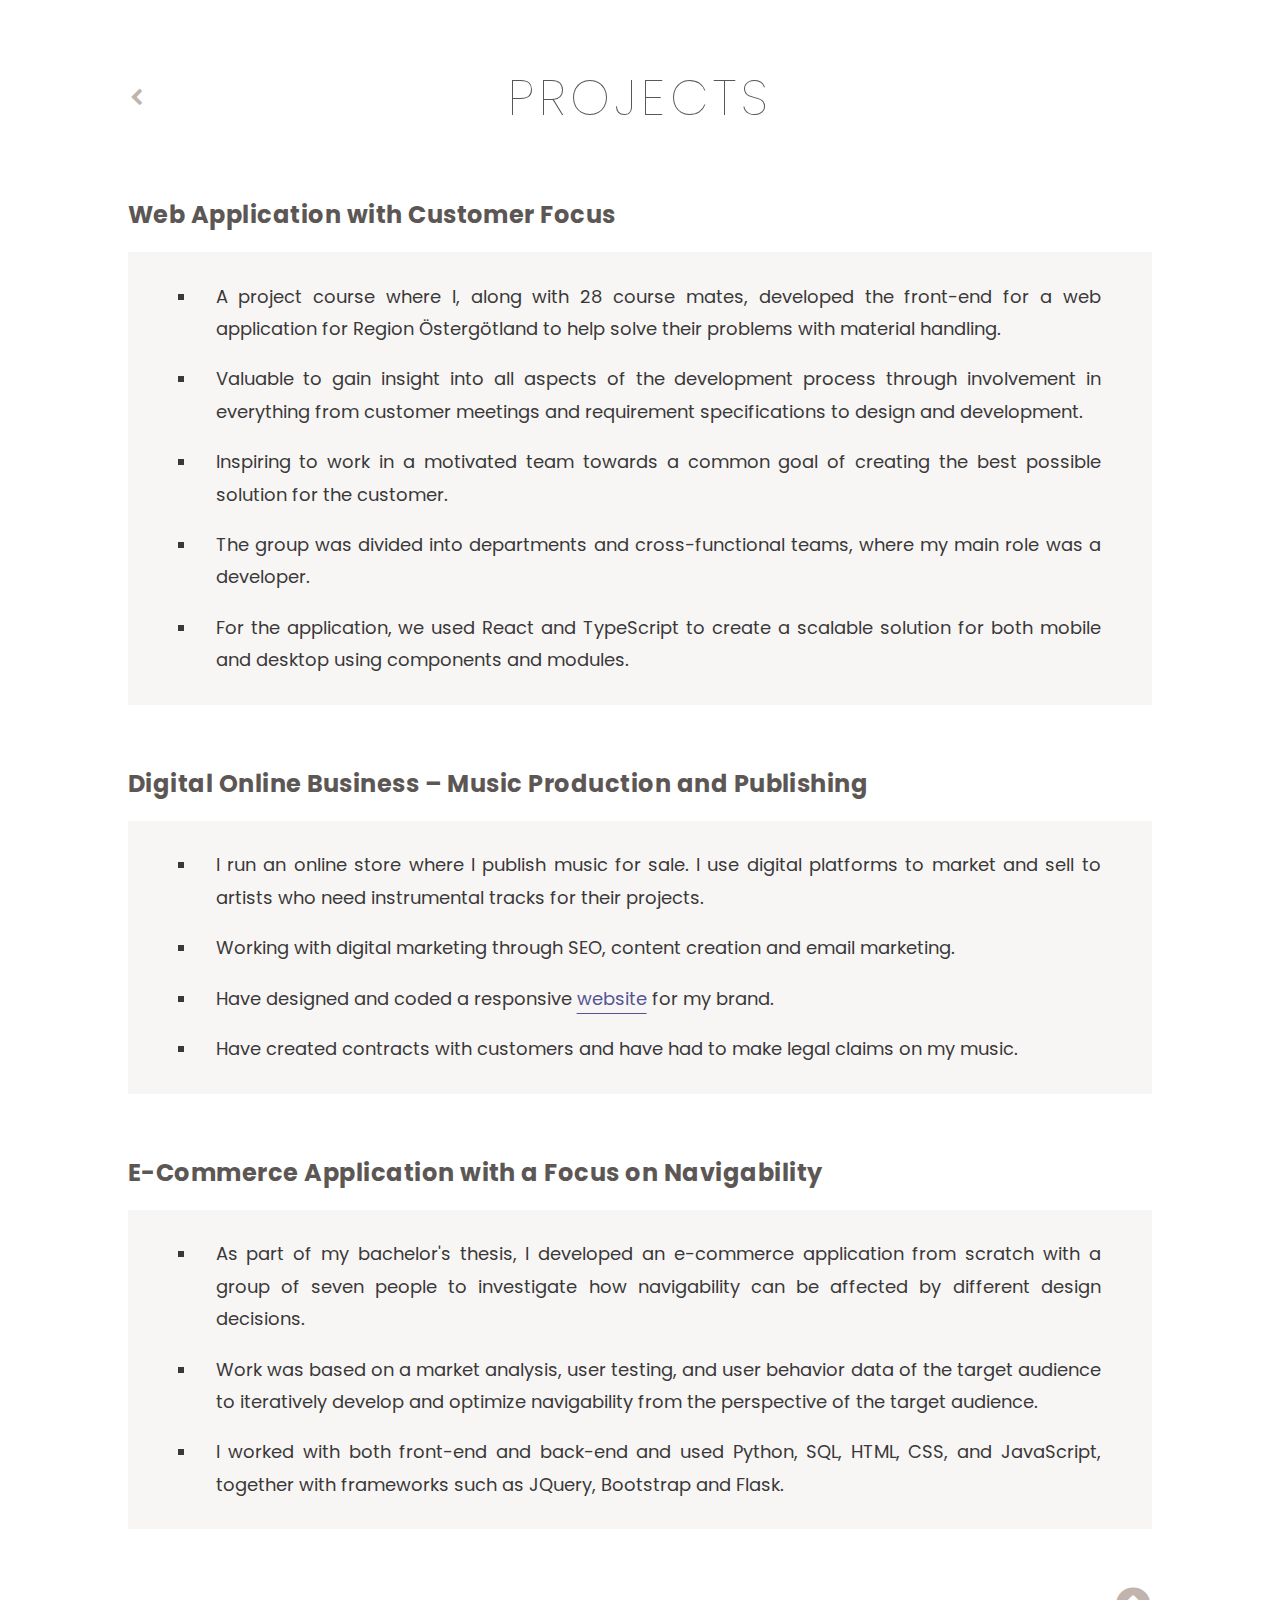
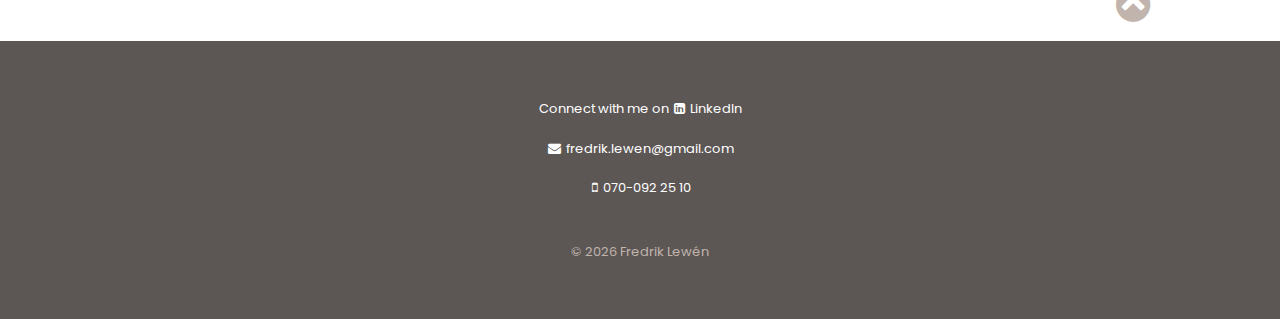
==== projects.html @ 08462e17 "Add files via upload" ====
<!DOCTYPE html>
<html lang="en">

    <head>
        <meta charset="UTF-8">
        <meta http-equiv="X-UA-Compatible" content="IE=edge">
        <meta name="viewport" content="width=device-width, initial-scale=1.0">
        <title>Projects | Fredrik Lewén</title>
        <link rel="stylesheet" href="./style.css">
        <!-- Poppins Font -->
        <link rel="preconnect" href="https://fonts.googleapis.com">
        <link rel="preconnect" href="https://fonts.gstatic.com" crossorigin>
        <link href="https://fonts.googleapis.com/css2?family=Poppins:ital,wght@0,100;0,400;0,700;1,400&display=swap"
            rel="stylesheet">
        <!-- Font Awesome Icons -->
        <link rel="stylesheet" href="https://cdnjs.cloudflare.com/ajax/libs/font-awesome/4.7.0/css/font-awesome.min.css">
        <!-- JS File -->
        <script src="functions.js"></script>
    </head>

<body>
    <!-- <nav> -->
        <!-- <a href="./index.html">Home</a>
        <a href="./resume.html">Resume</a> -->
        <!-- <a href="./about-me.html">About me</a> -->
        <!-- <a href="./projects.html">Projects</a> -->
    <!-- </nav> -->

    <div class="center-div" id="projects-div">
        <a id="projects-back" class="back-btn"><i class="fa fa-chevron-left"></i></a>

        <h1>Projects</h1>

        <h2>Web Application with Customer Focus</h2>
        <div class="text-div">
            <ul>
                <li>
                    A project course where I, along with 28 course mates, developed the front-end for a web application
                    for Region Östergötland to help solve their problems with material handling.
                </li>
                <li>
                    Valuable to gain insight into all aspects of the development process through involvement in
                    everything from customer meetings and requirement specifications to design and development.
                </li>
                <li>
                    Inspiring to work in a motivated team towards a common goal of creating the best possible solution
                    for the customer.
                </li>
                <li>
                    The group was divided into departments and cross-functional teams, where my main role was a
                    developer.
                </li>
                <li>
                    For the application, we used React and TypeScript to create a scalable solution for both mobile and
                    desktop
                    using components and modules.
                </li>
            </ul>


        </div>


        <h2>Digital Online Business – Music Production and Publishing</h2>
        <div class="text-div">

            <ul>
                <li>I run an online store where I publish music for sale. I use digital platforms to market and sell to
                    artists who need instrumental tracks for their projects.</li>
                <li>Working with digital marketing through SEO, content creation and email marketing.</li>
                <li>Have designed and coded a responsive <a href="https://freobeats.com/" target="_blank">website</a> for my brand.</li>
                <li>Have created contracts with customers and have had to make legal claims on my music.</li>
            </ul>
        </div>

        <h2>E-Commerce Application with a Focus on Navigability</h2>
        <div class="text-div">

            <ul>
                <li>As part of my bachelor's thesis, I developed an e-commerce application from scratch with a group of
                    seven people to investigate how navigability can be affected by different design decisions.</li>
                <li>Work was based on a market analysis, user testing, and user behavior data of the target audience to
                    iteratively develop and optimize navigability from the perspective of the target audience.</li>
                <li>I worked with both front-end and back-end and used Python, SQL, HTML, CSS, and JavaScript, together
                    with frameworks such as JQuery, Bootstrap and Flask.</li>
            </ul>
        </div>

        <!-- <h2>E-commerce application</h2>
        <div class="text-div">
            <p>
                As a part of my bachelor thesis, I developed a dynamic e-commerce web application
                together with six classmates. This was a large project spanning over five months and
                it included many steps, from doing a market analysis to designing and developing the
                website from scratch, based on the results from the analysis. We used Python and SQL
                for the back-end, and HTML, JavaScript, and CSS for the font-end development.
            </p>
            <p>
                This project opened my eyes for web development and made me interested in learning
                more. I'm currently studying web development to gain deeper understanding in the
                technologies and tools to create more professional web applications on my own.
            </p>
        </div>

        <h2>Music business</h2>
        <div class="flex">
            <div>
                <img src="./images/fredrik_studio.jpg" alt="Fredrik making music in the studio">
            </div>
            <div class="text-div">
                <p>
                    After producing music for many years and releasing several tracks independently,
                    I wanted to try building a side business around it. I signed with a label to
                    release production music (for use in TV, film, and commercials) through Universal
                    and started running an online store, where I consistently publish new music for
                    sale. I use digital platforms to market and receive purchases from artists who
                    need instrumentals to rap or sing over.
                </p>
                <p>
                    This hobby business has given me lots of new skills and tools related to digital
                    business and internet marketing. I have designed and coded a responsive
                    <a href="https://www.freobeats.com/" target="_blank">website</a>
                    for my business, started an email list, worked with SEO (search engine optimization),
                    and created video content to gain exposure on social platforms. I recently managed
                    to get my music played on British top TV channel BBC One, which is a nice
                    acknowledgement of the effort and consistency put into it.
                </p>
            </div>
        </div> -->

        <p class="scroll-up"><i class="fa fa-chevron-circle-up"></i></p>
    </div>

    <footer>
        <p>
            Connect with me on
            <a href="https://www.linkedin.com/in/fredrik-lewen/" target="_blank"><i class="fa fa-linkedin-square"></i> 
                LinkedIn</a>
        </p>
        <p><a href="mailto:fredrik.lewen@gmail.com"><i class="fa fa-envelope"></i>
                fredrik.lewen@gmail.com</a></p>
        <p><a href="tel:070-092 25 10"><i class="fa fa-mobile"></i>
                070-092 25 10</a></p>

        <p id="copyright"> &copy;
            <script> document.write(new Date().getFullYear());</script> Fredrik Lewén
        </p>
    </footer>
</body>

</html>
---- style.css ----
:root {
    --main-bg: #c0b4ac;
    --light-bg: #f8f6f5;
    --primary: #5c5755;
    --secondary: #757373;
    --accent-bright: rgb(84, 84, 148);
    --accent-dark: rgb(44, 44, 70);
    --text: #3a3939;
}

html {
    box-sizing: border-box;
    font-family: 'Poppins', sans-serif;
}

*, *::after, *::before {
    box-sizing: border-box;
}

body {
    margin: 0;
}


/* NAVBAR */

nav {
    /* background: linear-gradient(45deg, rgb(37, 37, 114), rgb(87, 28, 87)); */
    background-color: var(--primary);
    display: grid;
    grid-template-rows: 20px;
    grid-template-columns: 1fr 1fr;
    text-align: center;
    height: 70px;
}

nav a {
    color: white;
    text-decoration: none;
    text-transform: uppercase;
    margin: 20px auto;
    font-size: large;
    /* font-weight: 100; */
    letter-spacing: 0.2em;
    transition: transform 300ms;
}

nav a:hover {
    /* font-weight: bold; */
    text-decoration: none;

    /* text-underline-offset: 8px;
    text-decoration-thickness: 2px; */

    transform: translate(0, 0.2em);
}



/* #nav-toggle {
    display: none;
}

nav a {
    display: inline-block;
    text-align: center;
    padding: 14px 10px;
    text-decoration: none;
} 

@media (max-width: 600px) {
    nav a {
        display: none;
    }

    #nav-toggle {
        display: inline-block;
    }
}

#nav-menu {
    display: none;
    position: absolute;
    background-color: #f1f1f1;
    box-shadow: 0px 8px 16px 0px rgba(0,0,0,0.2);
    z-index: 1;
}

nav a {
    display: inline-block;
    text-align: center;
    padding: 14px 10px;
    text-decoration: none;
}

@media (max-width: 600px) {
    nav a:not(#nav-toggle) {
        display: none;
    }

    #nav-toggle {
        display: inline-block;
    }
} */



/* TEXT */

h1 {
    font-size: 50px;
    font-weight: 100;
    letter-spacing: 0.1em;
    text-align: center;
    color: var(--primary);
    margin: 60px auto 0;
    text-transform: uppercase;
    /* font-style: italic; */
}
#hi {
    font-size: 70px;
    text-transform: none;
    text-align: left;
    font-weight: bold;
    letter-spacing: 0;
    margin: 0 auto;
}

/* hr {
    width: 200px;
    height: 1.5px;
    background-color: var(--main-bg);
    border: none;
    margin: 0 auto 30px;
} */

h2 {
    /* font-size: 50px;
    font-weight: 100;
    margin: 50px 0 30px;
    text-align: center;  */
    font-size: x-large;
    font-weight: bold;
    color: var(--primary);
    letter-spacing: 0.02em;
    margin-top: 6%;
}

h3 {
    font-size: 16px;
    font-weight: bold;
    color: var(--primary);
    letter-spacing: 0.02em;
    margin-bottom: 0;
}

b {
    color: var(--secondary);
}

.text-div b {
    color: var(--main-bg);
    font-size: small;
}

p {
    font-size: large;
    line-height: 1.8em;
    color: var(--text);
}

ul {
    list-style-type: square; 
    color: var(--text);
    padding: 0;
    font-size: large;
}
li {
    margin: 1em;
    margin-right: 0;
    padding-left: 2%;
    line-height: 1.8em;
}

.sub-h1 {
    color: var(--secondary);
    font-size: 20px;
    letter-spacing: 0.1em;
}

#dl-pdf {
    /* text-align: center; */
    font-size: small;
    margin-top: 1em;

    position: absolute;
    top: 70px;
    right: 10%;
}
#dl-pdf i {
    margin: 0.5em;
}
#dl-pdf a {
    color: var(--accent-bright);
    text-decoration: none;
    text-transform: uppercase;
    letter-spacing: 0.2em;
    transition: all 300ms;
}
#dl-pdf a:hover {
    /* font-weight: bold; */
    text-decoration: none;
    color: var(--accent-dark);
    /* text-underline-offset: 8px;
    text-decoration-thickness: 2px; */

    transform: translate(0, 0.2em);
    transition: all 300ms;

}



/* DIVS */

.center-div {
    width: 80%;
    margin: 0 auto;
}
.split-div {
    display: flex;
    /* grid-template-rows: 1fr 1fr; */
    /* grid-template-columns: 1fr 1fr; */
    grid-template-columns: repeat(2, 1fr);

    grid-gap: 2em; 
    /* grid-row: 1 / 2; */
}
.split-div:nth-child(2) {
    /* grid-row: 1 / 2; */

    grid-area: 2 / 4 / 4 / 6;

    grid-row-start: 1;
    grid-column-start: 2;
    grid-row-end: 2;
    grid-column-end: 2;
}


.text-div {
    text-align: justify;
    background-color: var(--light-bg);
    /* padding: 0.5em 2em; */
    padding: 1% 5%;
    margin-bottom: 30px;
}

#home-div {
    display: flex;
    flex-direction: row;
    justify-content: center;
    flex-wrap: wrap;
    width: 100%;
    min-height: calc(100vh - 70px);
    padding: 0 8%;
    background-color: var(--light-bg);
}
#image-div {
    width: 35%;
    min-width: 300px;
    margin: auto;
    justify-content: center;
    /* background-color: var(--main-bg); */
}
#image-div img {
    width: 100%;
    height: 100%;
    margin: auto;
    object-fit: cover;
    overflow: hidden;
    border-radius: 50%;
    /* border: 5px solid var(--secondary);
    padding: 4px; */
}
#welcome-div {
    width: 65%;
    /* min-width: 500px; */
    margin: auto;
    padding-left: 80px;
    text-align: left;
}

#home-div-2 {
    width: 800px;
    margin: 40px auto 0;
    /* padding: 5% 16%; */
    min-height: 400px;
    text-align: justify;
}
@media (max-width: 880px) {
    #home-div-2 {
        width: 90%;
    }
}
#welcome-text {
    margin: 0 auto;
}
#scroll-down {
    position: absolute;
    font-size: large;
    color: var(--main-bg);
    top: calc(100vh - 100px);
    cursor: pointer;
}
#scroll-down :hover{
    transition: 200ms;
    background-color: var(--main-bg);
    color: var(--light-bg);
    border-radius: 50px;
    padding: 4px;
}

.scroll-up {
    font-size: 40px;
    width: 40px;
    cursor: pointer;
    text-align: right;
    margin: 40px 0 0 auto;
    color: var(--main-bg);
}
.scroll-up:hover{
    transition: all 200ms;
    color: var(--primary);
}


.flex {
    display: flex;
}

.flex .text-div {
    flex-basis: 67%;
    width: 100%;
}

.flex :first-child {
    flex-basis: 33%;
}


/* IMAGES */

.parallax {
  background-image: url("./images/fredrik_summer.jpg");
  height: 300px;
  background-attachment: fixed;
  background-position: center;
  background-size: cover;
  margin: 50px 0;
}

#electronics-parallax {
    background-image: url("./images/electronics.jpg");
    height: 150px;
    background-attachment: fixed;
    background-position: center;
    background-size: cover;
    margin: 30px 0;
}

#studies-parallax {
    background-image: url("./images/studies.jpg");
    height: 150px;
    background-attachment: fixed;
    background-position: center;
    background-size: cover;
    margin: 30px 0;
}

.flex img {
    width: 94%;
    justify-content: center;
    height: 100%;
    object-fit: cover;
}

/* #rectangle {
    width: 120px;
    height: 15px;
    background: linear-gradient(45deg, rgb(37, 37, 114), rgb(87, 28, 87));
    position: absolute;
    bottom: 350px;
    left: 69%;
}

#rectangle2 {
    width: 60px;
    height: 15px;
    background: linear-gradient(45deg, rgb(37, 37, 114), rgb(87, 28, 87));
    position: absolute;
    bottom: -100px;
    left: 23%;
} */


/* LINKS AND BUTTONS */

p a, li a {
    color: var(--accent-bright);
    /* text-decoration: none; */
    /* text-decoration-thickness: 2px; */
    text-underline-offset: 8px;
    transition: all 300ms;
}
p a:hover, li a:hover {
    text-decoration: underline;
    text-underline-offset: 12px;
    /* text-decoration-thickness: 2px; */
    transition: all 300ms;

}

#buttons {
    text-align: center;
    margin: 0 auto;
    display: grid;
    grid-template-rows: 120px;
    grid-template-columns: 1fr 1fr;
    width: 70%;
}
.btn {
    color: white;
    text-decoration: none;
    /* background: linear-gradient(45deg, var(--accent-dark), var(--accent-bright)); */
    background-color: var(--accent-dark); 
    padding: 10px 0;
    width: 80%;
    margin: auto;
    text-transform: uppercase;
    font-size: medium;
    letter-spacing: 0.2em;
    transition: all .2s linear;
    border-radius: 30px;
    /* border: 2px solid var(--accent-dark); */
}
.btn:hover {
    padding: 14px 44px;
    margin: auto;
    /* color: white;
    background-color: var(--accent-dark); */
}

.back-btn {
    position: absolute;
    font-size: large;
    color: var(--main-bg);
    top: 84px;
    text-decoration: none;
    letter-spacing: 0.1em;
    transition: all 200ms;
    cursor: pointer;
}
.back-btn :hover{
    color: var(--secondary);
    transition: all 200ms;
}


@media(max-width: 700px) {
    #buttons {
        width: 80%;
    }

}
@media(max-width: 560px) {
    /* #buttons {
        width: 100%;
    } */
    .btn {
        padding: 10px 20px;
        font-size: small;
        letter-spacing: 0.2em;
        width: 86%;
    }
    .btn:hover {
        padding: 14px 24px;
    }
}


/* FOOTER */

footer {
    /* background: linear-gradient(45deg, rgb(37, 37, 114), rgb(87, 28, 87)); */
    background-color: var(--primary);
    color: white;
    text-align: center;
    padding: 40px;
    /* margin-top: 80px; */
}

footer a, footer p {
    color: white;
    font-size: small;
    margin: 16px auto;

    text-decoration: none; 

}

/* footer a {
    text-decoration: underline;
    text-underline-offset: 8px;
    text-decoration-thickness: 1px;

    transition: text-underline-offset 200ms;
} */
footer a:hover {
    /* text-underline-offset: 10px;
    text-decoration-thickness: 1px;
    transition: text-underline-offset 200ms; */

    text-decoration: none;
    /* transform: translate(0, 0.2em); */
} 

i {
    margin: 2px;
}


#copyright {
    color: var(--main-bg);
    margin-top: 40px;
}



@media (max-width: 1080px) {
    h1, #hi {
        font-size: 50px;
    }

    .sub-h1 {
        font-size: 16px;
    }

    p, li {
        font-size: medium;
    }
}

@media (max-width: 1020px) {
    
    /* #hi {
        text-align: center;
    } */
    #welcome-div {
        width: 600px; 
        text-align: justify;
        padding: 0;
        margin: 0 auto;
    }
}

@media (max-width: 760px) {
    h1 {
        font-size: 40px;
    }
    .back-btn {
        top: 76px;
    }
    h2 {
        font-size: 18px;
    }
    h3 {
        font-size: 14px;
    }

    p, li {
        font-size: 14px;
    }

    #dl-pdf {
        top: 64px;
        right: 5%;
    }

    .center-div {
        width: 90%;
    }
}

@media (max-width: 500px) {
    h1 {
        margin-top: 30px;
    }
    h1, #hi {
        font-size: 30px;
    }
    .back-btn {
        font-size: medium;
        top: 40px;
    }
    #dl-pdf {
        font-size: 11px;    
        top: 30px;
    }

    #projects-div h2 {
        font-size: 14px;
        margin: 2em 0 1em;
    }

    #welcome-div {
        width: 600px; 
        text-align: left;
    }

    #studies-parallax, #electronics-parallax {
        height: 80px;
    }

}


/* #welcome-div {
    width: 100%; 
    padding: 5%;
    text-align: left;
} */
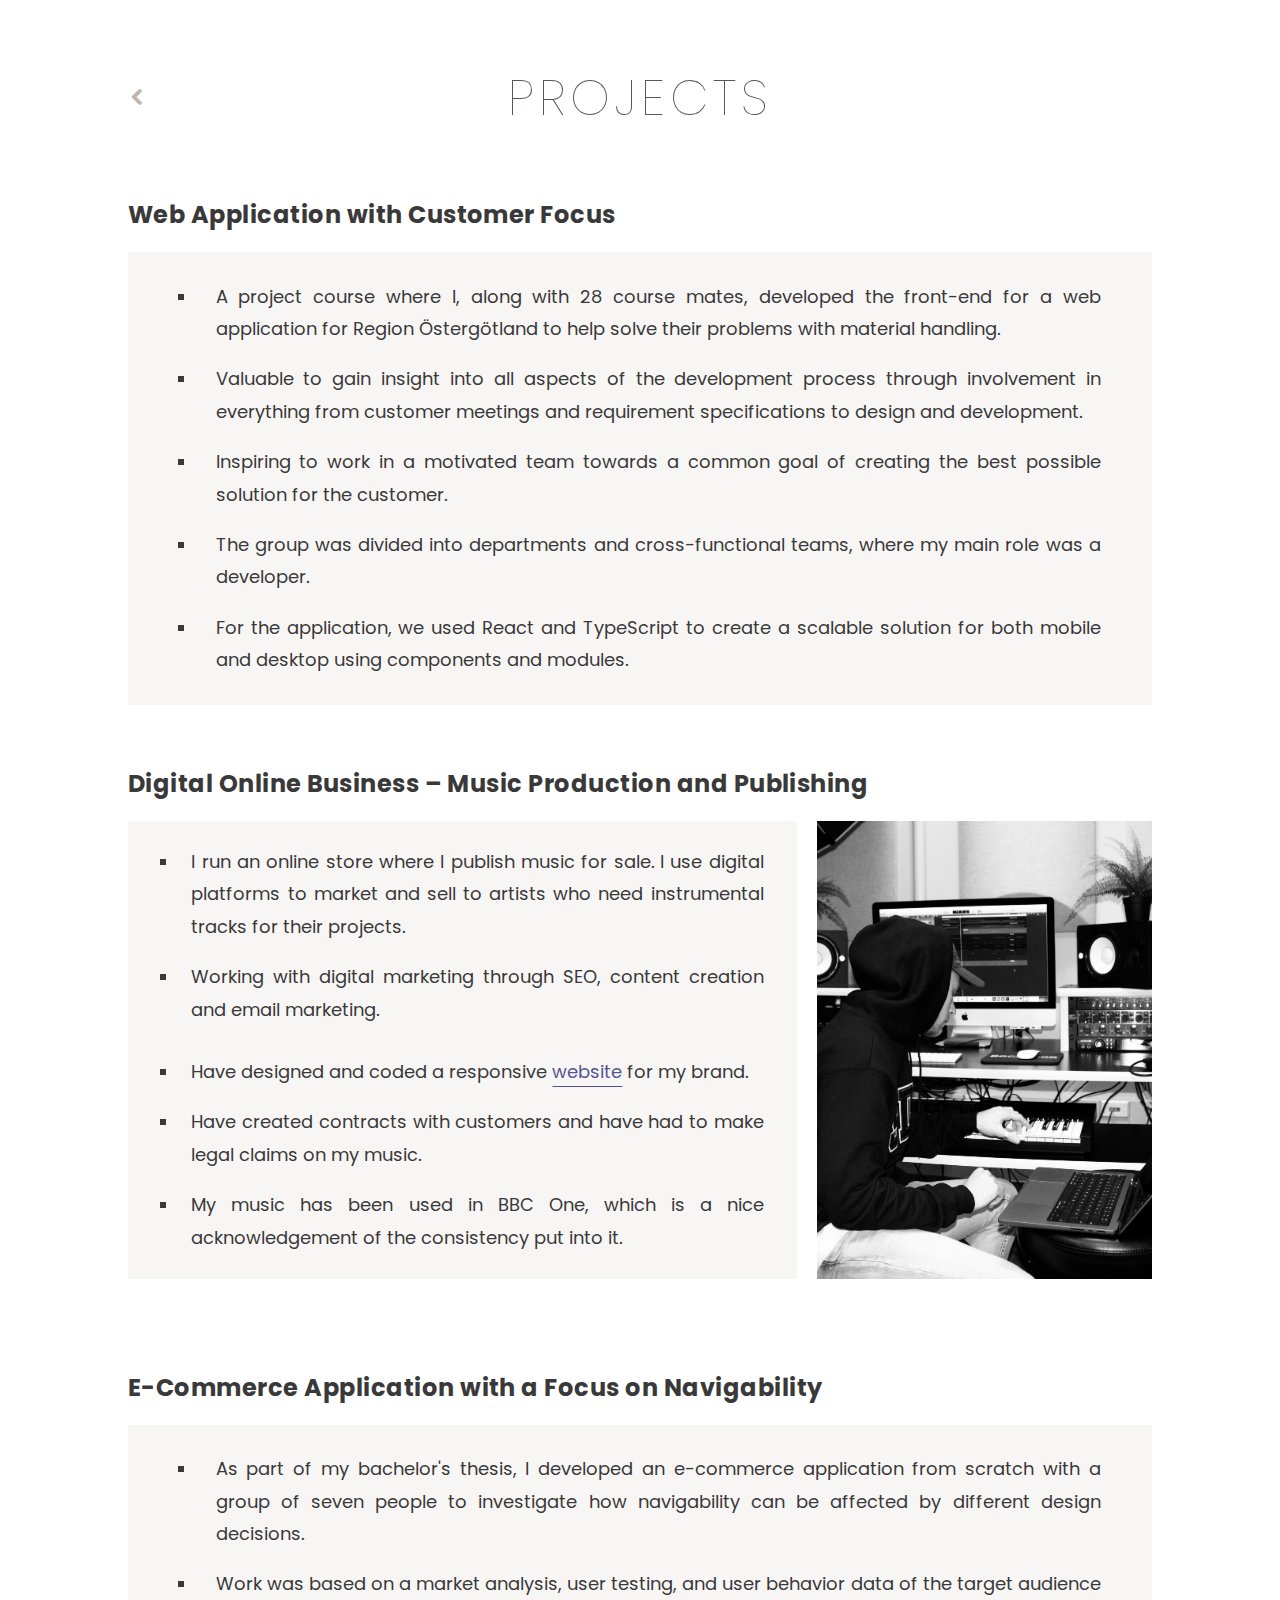
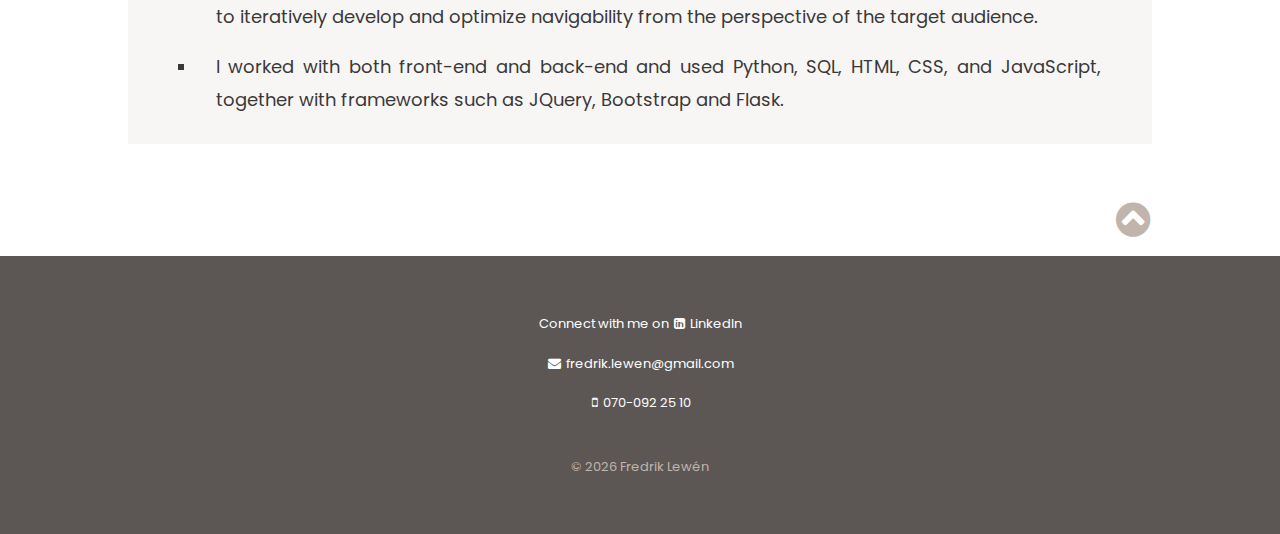
==== commit ae2e6647: "Add files via upload" ====
--- a/projects.html
+++ b/projects.html
@@ -62,8 +62,24 @@
 
 
         <h2>Digital Online Business – Music Production and Publishing</h2>
-        <div class="text-div">
-
+        
+        <div class="flex grid">
+            <div class="text-div">
+                <ul>
+                    <li>I run an online store where I publish music for sale. I use digital platforms to market and sell to
+                        artists who need instrumental tracks for their projects.</li>
+                    <li>Working with digital marketing through SEO, content creation and email marketing.</li>
+                    <li>Have designed and coded a responsive <a href="https://freobeats.com/" target="_blank">website</a> for my brand.</li>
+                    <li>Have created contracts with customers and have had to make legal claims on my music.</li>
+                    <li>My music has been used in BBC One, which is a nice
+                        acknowledgement of the consistency put into it.</li>
+                </ul>
+            </div>
+            <div>
+                <img src="./images/backdoor_studio.jpg" alt="Fredrik making music in the Backdoor Studios in San Diego">
+            </div>
+        </div> 
+        <!-- <div class="text-div">
             <ul>
                 <li>I run an online store where I publish music for sale. I use digital platforms to market and sell to
                     artists who need instrumental tracks for their projects.</li>
@@ -71,7 +87,7 @@
                 <li>Have designed and coded a responsive <a href="https://freobeats.com/" target="_blank">website</a> for my brand.</li>
                 <li>Have created contracts with customers and have had to make legal claims on my music.</li>
             </ul>
-        </div>
+        </div> -->
 
         <h2>E-Commerce Application with a Focus on Navigability</h2>
         <div class="text-div">
@@ -93,7 +109,7 @@
                 together with six classmates. This was a large project spanning over five months and
                 it included many steps, from doing a market analysis to designing and developing the
                 website from scratch, based on the results from the analysis. We used Python and SQL
-                for the back-end, and HTML, JavaScript, and CSS for the font-end development.
+                for the back-end, and HTML, JavaScript, and CSS for the front-end development.
             </p>
             <p>
                 This project opened my eyes for web development and made me interested in learning
--- a/style.css
+++ b/style.css
@@ -4,7 +4,7 @@
     --primary: #5c5755;
     --secondary: #757373;
     --accent-bright: rgb(84, 84, 148);
-    --accent-dark: rgb(44, 44, 70);
+    --accent-dark: rgb(44, 49, 70);
     --text: #3a3939;
 }
 
@@ -26,7 +26,7 @@
 
 nav {
     /* background: linear-gradient(45deg, rgb(37, 37, 114), rgb(87, 28, 87)); */
-    background-color: var(--primary);
+    background-color: var(--primary); 
     display: grid;
     grid-template-rows: 20px;
     grid-template-columns: 1fr 1fr;
@@ -141,7 +141,7 @@
     text-align: center;  */
     font-size: x-large;
     font-weight: bold;
-    color: var(--primary);
+    color: var(--text);
     letter-spacing: 0.02em;
     margin-top: 6%;
 }
@@ -155,7 +155,7 @@
 }
 
 b {
-    color: var(--secondary);
+    color: var(--primary);
 }
 
 .text-div b {
@@ -226,25 +226,6 @@
 .center-div {
     width: 80%;
     margin: 0 auto;
-}
-.split-div {
-    display: flex;
-    /* grid-template-rows: 1fr 1fr; */
-    /* grid-template-columns: 1fr 1fr; */
-    grid-template-columns: repeat(2, 1fr);
-
-    grid-gap: 2em; 
-    /* grid-row: 1 / 2; */
-}
-.split-div:nth-child(2) {
-    /* grid-row: 1 / 2; */
-
-    grid-area: 2 / 4 / 4 / 6;
-
-    grid-row-start: 1;
-    grid-column-start: 2;
-    grid-row-end: 2;
-    grid-column-end: 2;
 }
 
 
@@ -268,7 +249,7 @@
 }
 #image-div {
     width: 35%;
-    min-width: 300px;
+    min-width: 240px;
     margin: auto;
     justify-content: center;
     /* background-color: var(--main-bg); */
@@ -280,6 +261,7 @@
     object-fit: cover;
     overflow: hidden;
     border-radius: 50%;
+    pointer-events: none; 
     /* border: 5px solid var(--secondary);
     padding: 4px; */
 }
@@ -335,33 +317,27 @@
 }
 
 
-.flex {
-    display: flex;
-}
-
-.flex .text-div {
-    flex-basis: 67%;
+.grid {
+    display: grid;
+    grid-template-columns: 2fr 1fr;
+    grid-gap: 2%; 
+}
+
+.grid :nth-child(2) {
+    margin-bottom: 30px;
+}
+
+.grid img {
     width: 100%;
-}
-
-.flex :first-child {
-    flex-basis: 33%;
+    height: 100%;
+    object-fit: cover;
+    pointer-events: none; 
 }
 
 
 /* IMAGES */
 
 .parallax {
-  background-image: url("./images/fredrik_summer.jpg");
-  height: 300px;
-  background-attachment: fixed;
-  background-position: center;
-  background-size: cover;
-  margin: 50px 0;
-}
-
-#electronics-parallax {
-    background-image: url("./images/electronics.jpg");
     height: 150px;
     background-attachment: fixed;
     background-position: center;
@@ -369,20 +345,12 @@
     margin: 30px 0;
 }
 
+#electronics-parallax {
+    background-image: url("./images/electronics.jpg");
+}
+
 #studies-parallax {
     background-image: url("./images/studies.jpg");
-    height: 150px;
-    background-attachment: fixed;
-    background-position: center;
-    background-size: cover;
-    margin: 30px 0;
-}
-
-.flex img {
-    width: 94%;
-    justify-content: center;
-    height: 100%;
-    object-fit: cover;
 }
 
 /* #rectangle {
@@ -418,7 +386,6 @@
     text-underline-offset: 12px;
     /* text-decoration-thickness: 2px; */
     transition: all 300ms;
-
 }
 
 #buttons {
@@ -562,6 +529,18 @@
         padding: 0;
         margin: 0 auto;
     }
+
+    .grid {
+        display:block;
+        grid-template-columns: 1fr;
+        grid-template-rows: 1fr 1fr;
+    }
+    .grid .text-div {
+        margin-bottom: 1em;
+    }
+    .grid img {
+        max-height: 350px; 
+    }
 }
 
 @media (max-width: 760px) {
@@ -593,6 +572,10 @@
 }
 
 @media (max-width: 500px) {
+    nav a:hover {
+        transform: none;
+    }
+
     h1 {
         margin-top: 30px;
     }
@@ -618,8 +601,14 @@
         text-align: left;
     }
 
-    #studies-parallax, #electronics-parallax {
+    .parallax {
         height: 80px;
+        background-attachment: scroll;
+        background-position-y: -80px;
+    }
+
+    #scroll-down {
+        top: calc(100vh - 80px);
     }
 
 }
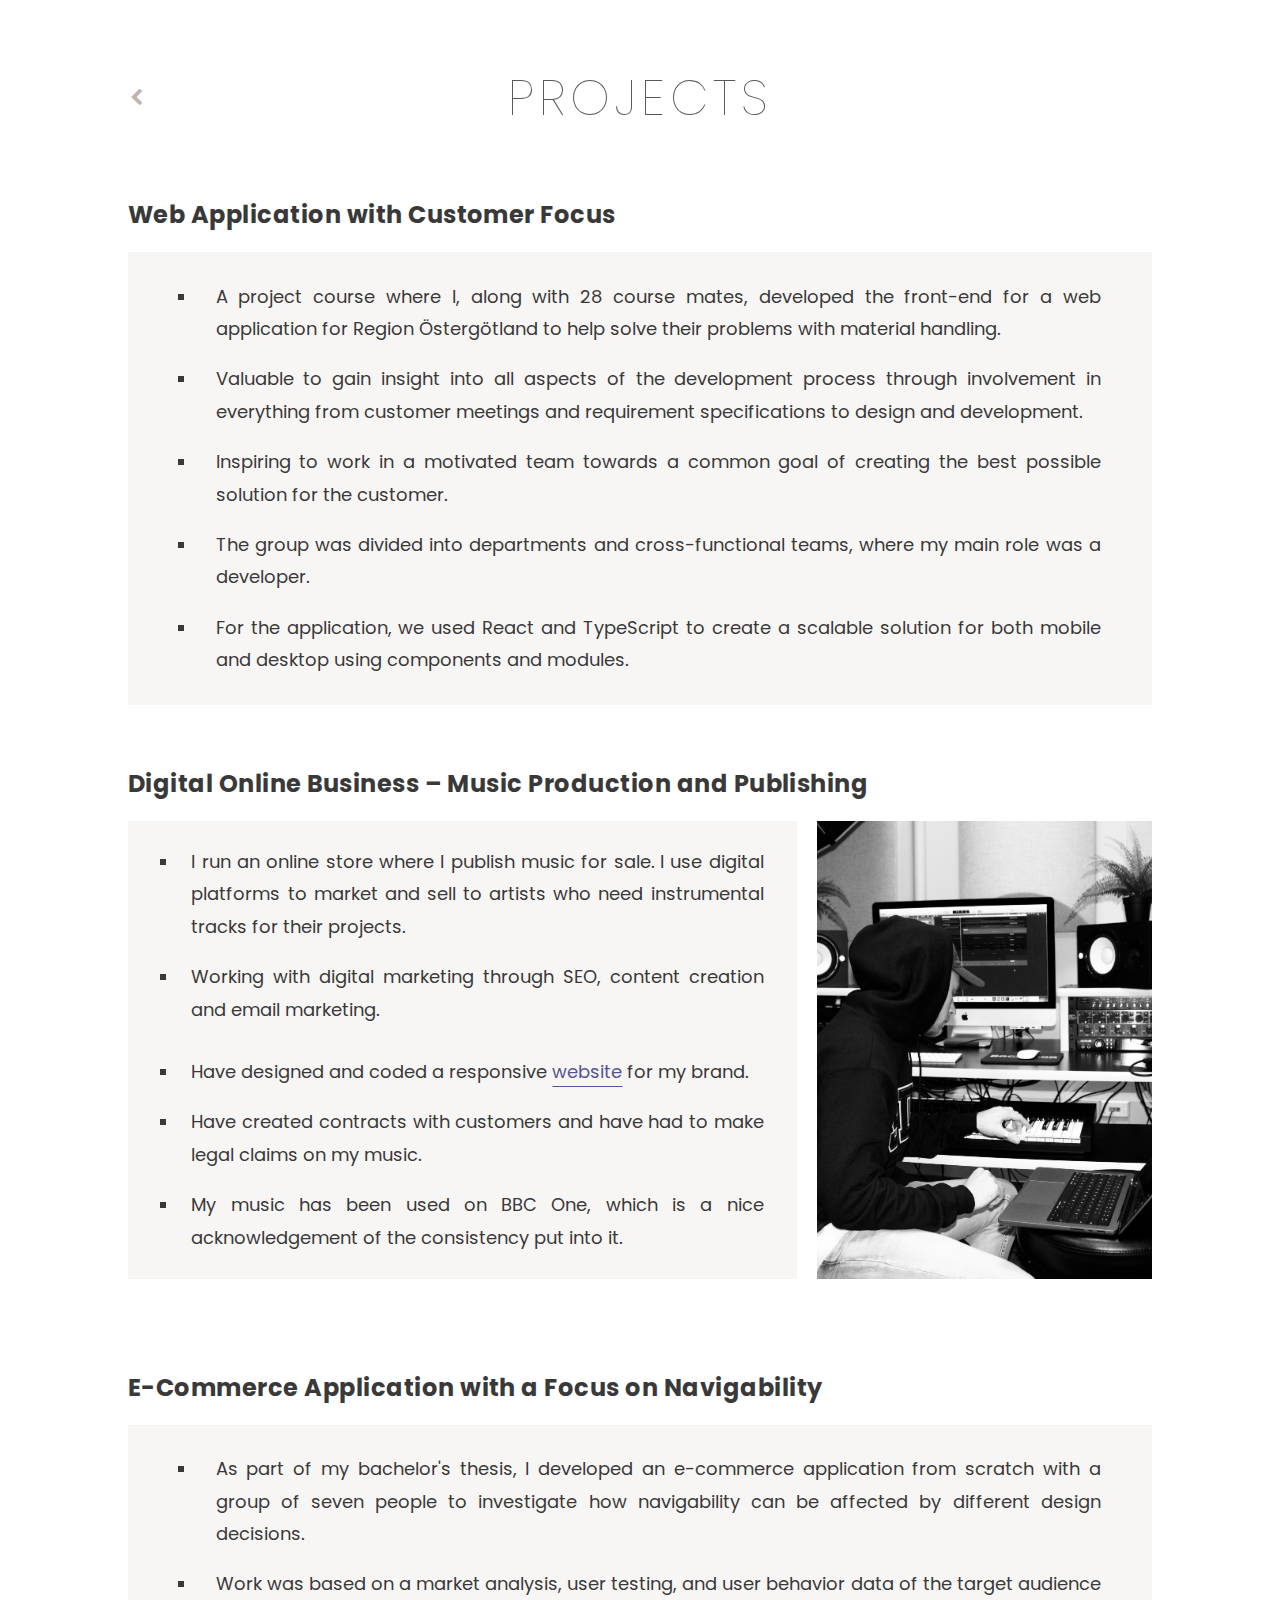
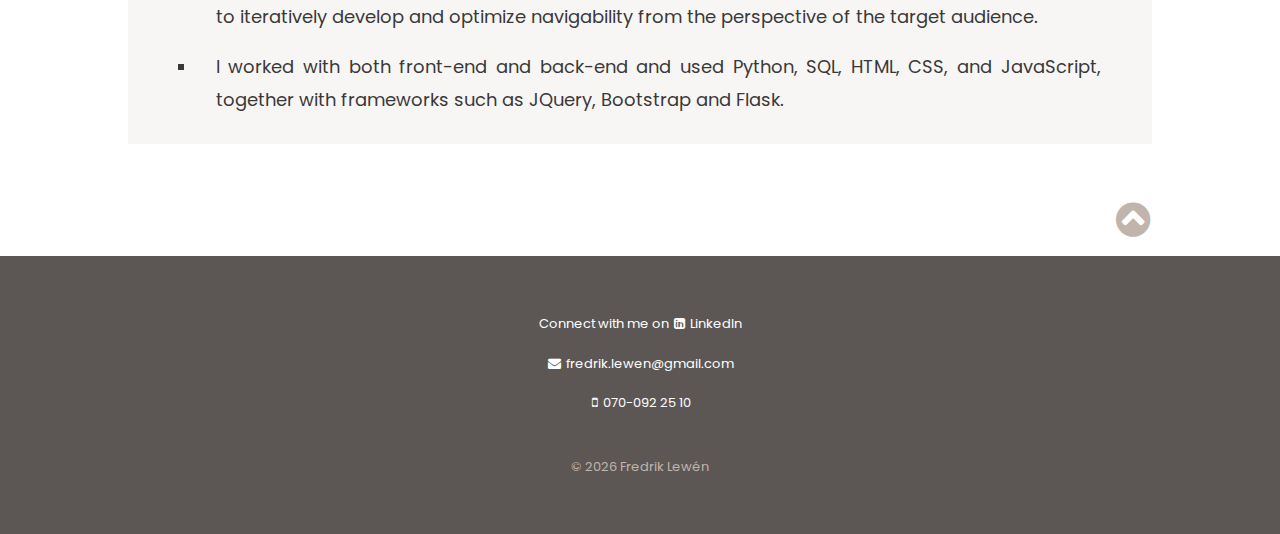
==== commit ca0dfa0d: "Add files via upload" ====
--- a/projects.html
+++ b/projects.html
@@ -71,7 +71,7 @@
                     <li>Working with digital marketing through SEO, content creation and email marketing.</li>
                     <li>Have designed and coded a responsive <a href="https://freobeats.com/" target="_blank">website</a> for my brand.</li>
                     <li>Have created contracts with customers and have had to make legal claims on my music.</li>
-                    <li>My music has been used in BBC One, which is a nice
+                    <li>My music has been used on BBC One, which is a nice
                         acknowledgement of the consistency put into it.</li>
                 </ul>
             </div>
--- a/style.css
+++ b/style.css
@@ -152,6 +152,7 @@
     color: var(--primary);
     letter-spacing: 0.02em;
     margin-bottom: 0;
+    text-align: left;
 }
 
 b {
@@ -417,6 +418,17 @@
     /* color: white;
     background-color: var(--accent-dark); */
 }
+#email-btn {
+    width: 100%;
+    margin: 60px auto;
+    text-align: center;
+}
+#email-btn .btn {
+    padding: 10px 50px;
+}
+#email-btn .btn:hover {
+    padding: 14px 54px;
+}
 
 .back-btn {
     position: absolute;
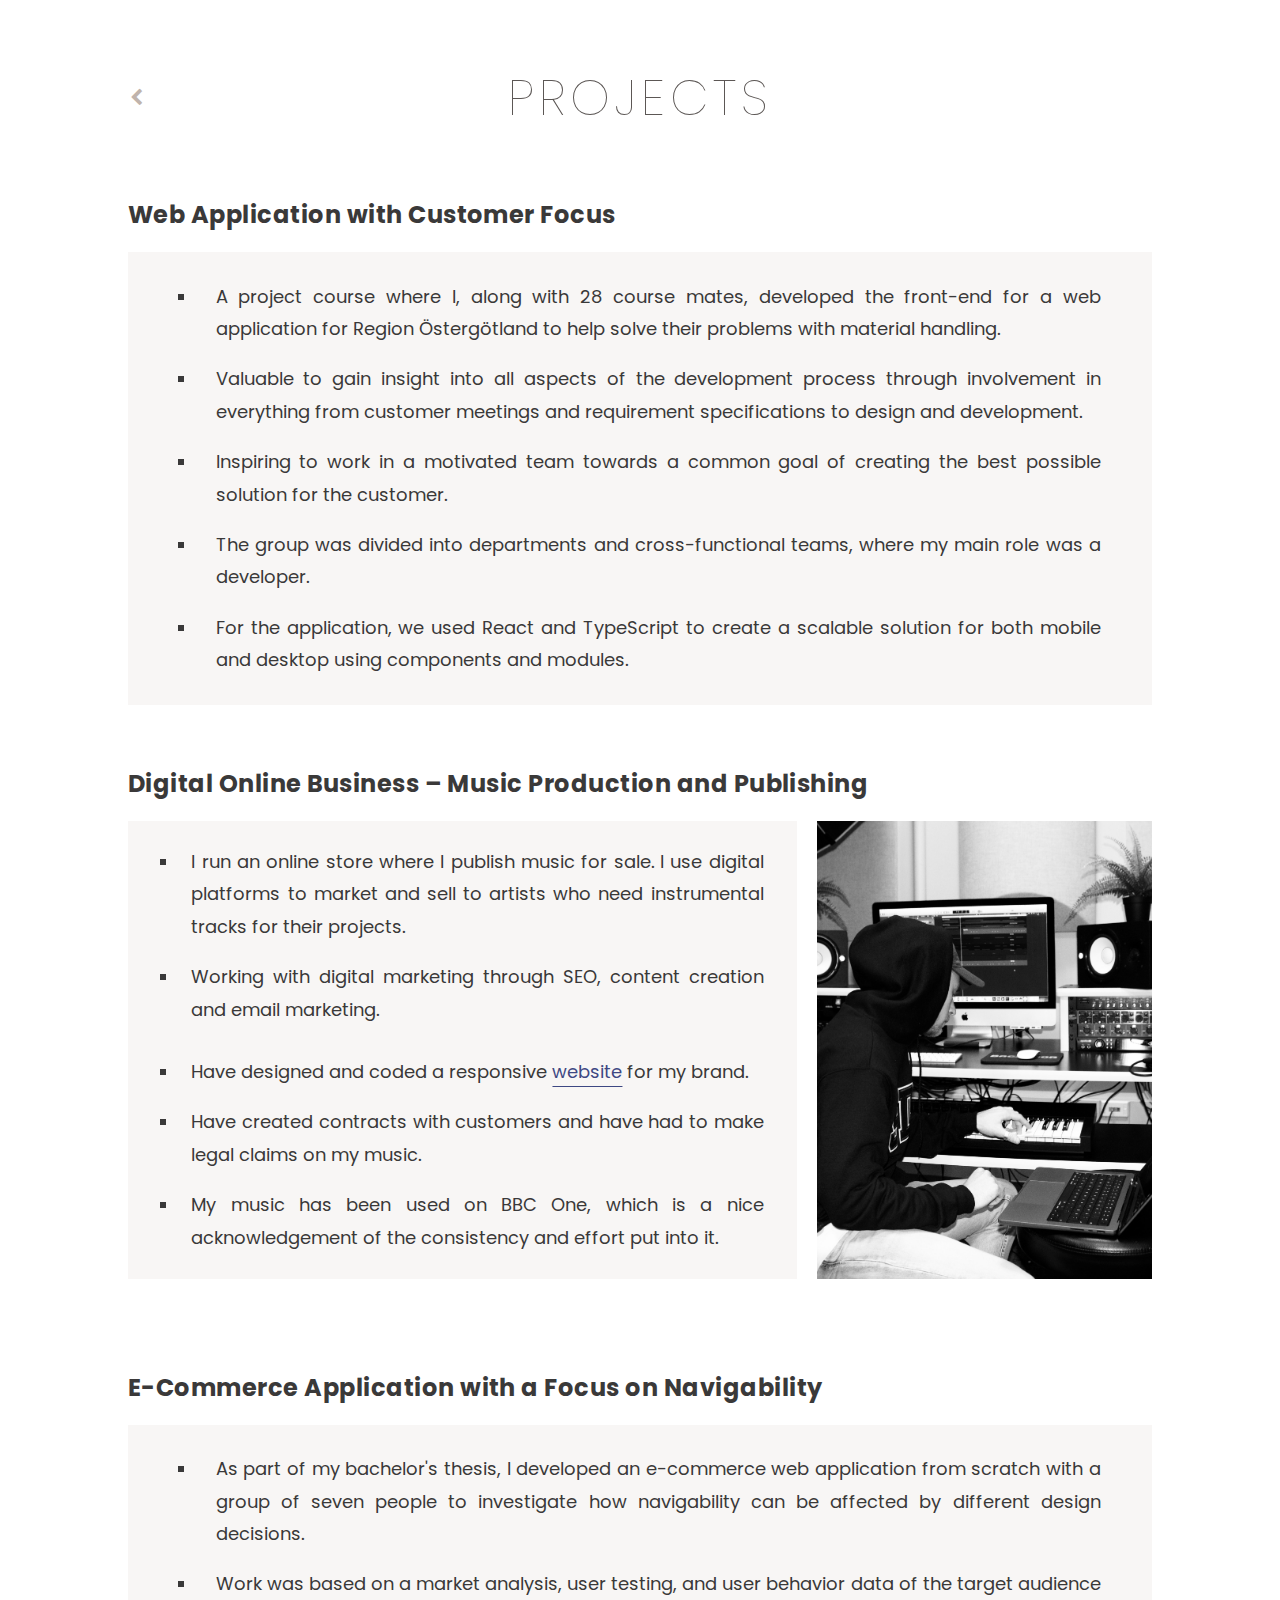
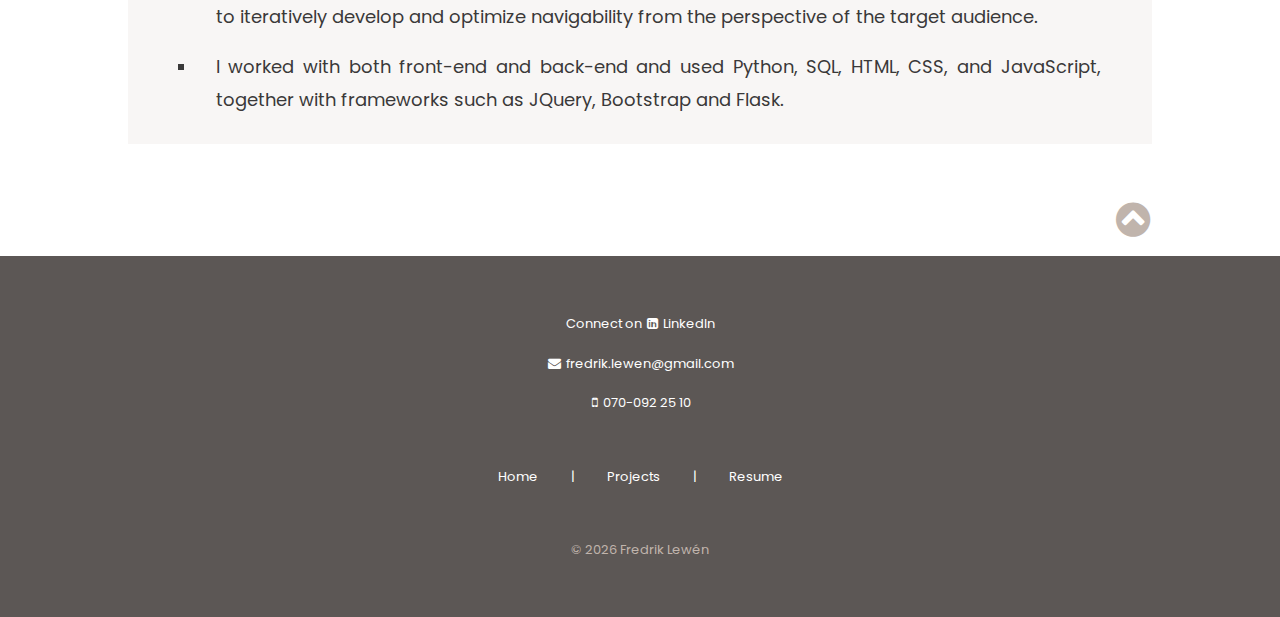
==== commit b03fa282: "Add files via upload" ====
--- a/projects.html
+++ b/projects.html
@@ -72,28 +72,19 @@
                     <li>Have designed and coded a responsive <a href="https://freobeats.com/" target="_blank">website</a> for my brand.</li>
                     <li>Have created contracts with customers and have had to make legal claims on my music.</li>
                     <li>My music has been used on BBC One, which is a nice
-                        acknowledgement of the consistency put into it.</li>
+                        acknowledgement of the consistency and effort put into it.</li>
                 </ul>
             </div>
             <div>
                 <img src="./images/backdoor_studio.jpg" alt="Fredrik making music in the Backdoor Studios in San Diego">
             </div>
         </div> 
-        <!-- <div class="text-div">
-            <ul>
-                <li>I run an online store where I publish music for sale. I use digital platforms to market and sell to
-                    artists who need instrumental tracks for their projects.</li>
-                <li>Working with digital marketing through SEO, content creation and email marketing.</li>
-                <li>Have designed and coded a responsive <a href="https://freobeats.com/" target="_blank">website</a> for my brand.</li>
-                <li>Have created contracts with customers and have had to make legal claims on my music.</li>
-            </ul>
-        </div> -->
 
         <h2>E-Commerce Application with a Focus on Navigability</h2>
         <div class="text-div">
 
             <ul>
-                <li>As part of my bachelor's thesis, I developed an e-commerce application from scratch with a group of
+                <li>As part of my bachelor's thesis, I developed an e-commerce web application from scratch with a group of
                     seven people to investigate how navigability can be affected by different design decisions.</li>
                 <li>Work was based on a market analysis, user testing, and user behavior data of the target audience to
                     iteratively develop and optimize navigability from the perspective of the target audience.</li>
@@ -102,66 +93,33 @@
             </ul>
         </div>
 
-        <!-- <h2>E-commerce application</h2>
-        <div class="text-div">
-            <p>
-                As a part of my bachelor thesis, I developed a dynamic e-commerce web application
-                together with six classmates. This was a large project spanning over five months and
-                it included many steps, from doing a market analysis to designing and developing the
-                website from scratch, based on the results from the analysis. We used Python and SQL
-                for the back-end, and HTML, JavaScript, and CSS for the front-end development.
-            </p>
-            <p>
-                This project opened my eyes for web development and made me interested in learning
-                more. I'm currently studying web development to gain deeper understanding in the
-                technologies and tools to create more professional web applications on my own.
-            </p>
-        </div>
-
-        <h2>Music business</h2>
-        <div class="flex">
-            <div>
-                <img src="./images/fredrik_studio.jpg" alt="Fredrik making music in the studio">
-            </div>
-            <div class="text-div">
-                <p>
-                    After producing music for many years and releasing several tracks independently,
-                    I wanted to try building a side business around it. I signed with a label to
-                    release production music (for use in TV, film, and commercials) through Universal
-                    and started running an online store, where I consistently publish new music for
-                    sale. I use digital platforms to market and receive purchases from artists who
-                    need instrumentals to rap or sing over.
-                </p>
-                <p>
-                    This hobby business has given me lots of new skills and tools related to digital
-                    business and internet marketing. I have designed and coded a responsive
-                    <a href="https://www.freobeats.com/" target="_blank">website</a>
-                    for my business, started an email list, worked with SEO (search engine optimization),
-                    and created video content to gain exposure on social platforms. I recently managed
-                    to get my music played on British top TV channel BBC One, which is a nice
-                    acknowledgement of the effort and consistency put into it.
-                </p>
-            </div>
-        </div> -->
-
         <p class="scroll-up"><i class="fa fa-chevron-circle-up"></i></p>
     </div>
 
     <footer>
-        <p>
-            Connect with me on
-            <a href="https://www.linkedin.com/in/fredrik-lewen/" target="_blank"><i class="fa fa-linkedin-square"></i> 
-                LinkedIn</a>
+        <div>
+            <p>
+                <a href="https://www.linkedin.com/in/fredrik-lewen/" target="_blank">
+                    Connect on <i class="fa fa-linkedin-square"></i> LinkedIn</a>
+            </p>
+            <p><a href="mailto:fredrik.lewen@gmail.com"><i class="fa fa-envelope"></i>
+                    fredrik.lewen@gmail.com</a></p>
+            <p><a href="tel:070-092 25 10"><i class="fa fa-mobile"></i>
+                    070-092 25 10</a></p>
+        </div>
+        <div class="links">
+            <p>
+            <a href="./index.html">Home</a>
+            |
+            <a href="./projects.html">Projects</a>
+            |
+            <a href="./resume.html">Resume</a>
         </p>
-        <p><a href="mailto:fredrik.lewen@gmail.com"><i class="fa fa-envelope"></i>
-                fredrik.lewen@gmail.com</a></p>
-        <p><a href="tel:070-092 25 10"><i class="fa fa-mobile"></i>
-                070-092 25 10</a></p>
-
-        <p id="copyright"> &copy;
-            <script> document.write(new Date().getFullYear());</script> Fredrik Lewén
-        </p>
-    </footer>
+        </div>
+    <p id="copyright"> &copy;
+        <script> document.write(new Date().getFullYear());</script> Fredrik Lewén
+    </p>
+</footer>
 </body>
 
 </html>--- a/style.css
+++ b/style.css
@@ -3,9 +3,11 @@
     --light-bg: #f8f6f5;
     --primary: #5c5755;
     --secondary: #757373;
-    --accent-bright: rgb(84, 84, 148);
-    --accent-dark: rgb(44, 49, 70);
+    --accent-bright: rgb(62, 72, 131);
+    --accent-dark: rgb(43, 50, 78);
     --text: #3a3939;
+
+    /* --background: linear-gradient(45deg, rgb(37, 37, 114), rgb(87, 28, 87)); */
 }
 
 html {
@@ -25,7 +27,6 @@
 /* NAVBAR */
 
 nav {
-    /* background: linear-gradient(45deg, rgb(37, 37, 114), rgb(87, 28, 87)); */
     background-color: var(--primary); 
     display: grid;
     grid-template-rows: 20px;
@@ -40,69 +41,14 @@
     text-transform: uppercase;
     margin: 20px auto;
     font-size: large;
-    /* font-weight: 100; */
     letter-spacing: 0.2em;
     transition: transform 300ms;
 }
 
 nav a:hover {
-    /* font-weight: bold; */
     text-decoration: none;
-
-    /* text-underline-offset: 8px;
-    text-decoration-thickness: 2px; */
-
     transform: translate(0, 0.2em);
 }
-
-
-
-/* #nav-toggle {
-    display: none;
-}
-
-nav a {
-    display: inline-block;
-    text-align: center;
-    padding: 14px 10px;
-    text-decoration: none;
-} 
-
-@media (max-width: 600px) {
-    nav a {
-        display: none;
-    }
-
-    #nav-toggle {
-        display: inline-block;
-    }
-}
-
-#nav-menu {
-    display: none;
-    position: absolute;
-    background-color: #f1f1f1;
-    box-shadow: 0px 8px 16px 0px rgba(0,0,0,0.2);
-    z-index: 1;
-}
-
-nav a {
-    display: inline-block;
-    text-align: center;
-    padding: 14px 10px;
-    text-decoration: none;
-}
-
-@media (max-width: 600px) {
-    nav a:not(#nav-toggle) {
-        display: none;
-    }
-
-    #nav-toggle {
-        display: inline-block;
-    }
-} */
-
 
 
 /* TEXT */
@@ -115,7 +61,6 @@
     color: var(--primary);
     margin: 60px auto 0;
     text-transform: uppercase;
-    /* font-style: italic; */
 }
 #hi {
     font-size: 70px;
@@ -126,19 +71,7 @@
     margin: 0 auto;
 }
 
-/* hr {
-    width: 200px;
-    height: 1.5px;
-    background-color: var(--main-bg);
-    border: none;
-    margin: 0 auto 30px;
-} */
-
 h2 {
-    /* font-size: 50px;
-    font-weight: 100;
-    margin: 50px 0 30px;
-    text-align: center;  */
     font-size: x-large;
     font-weight: bold;
     color: var(--text);
@@ -190,10 +123,8 @@
 }
 
 #dl-pdf {
-    /* text-align: center; */
     font-size: small;
     margin-top: 1em;
-
     position: absolute;
     top: 70px;
     right: 10%;
@@ -209,31 +140,23 @@
     transition: all 300ms;
 }
 #dl-pdf a:hover {
-    /* font-weight: bold; */
     text-decoration: none;
     color: var(--accent-dark);
-    /* text-underline-offset: 8px;
-    text-decoration-thickness: 2px; */
-
     transform: translate(0, 0.2em);
     transition: all 300ms;
-
-}
-
-
-
-/* DIVS */
+}
+
+
+/* CONTAINERS */
 
 .center-div {
     width: 80%;
     margin: 0 auto;
 }
 
-
 .text-div {
     text-align: justify;
     background-color: var(--light-bg);
-    /* padding: 0.5em 2em; */
     padding: 1% 5%;
     margin-bottom: 30px;
 }
@@ -253,7 +176,6 @@
     min-width: 240px;
     margin: auto;
     justify-content: center;
-    /* background-color: var(--main-bg); */
 }
 #image-div img {
     width: 100%;
@@ -263,32 +185,30 @@
     overflow: hidden;
     border-radius: 50%;
     pointer-events: none; 
-    /* border: 5px solid var(--secondary);
-    padding: 4px; */
 }
 #welcome-div {
     width: 65%;
-    /* min-width: 500px; */
     margin: auto;
     padding-left: 80px;
     text-align: left;
 }
 
-#home-div-2 {
+#about-div {
     width: 800px;
     margin: 40px auto 0;
-    /* padding: 5% 16%; */
     min-height: 400px;
     text-align: justify;
 }
 @media (max-width: 880px) {
-    #home-div-2 {
+    #about-div {
         width: 90%;
     }
 }
+
 #welcome-text {
     margin: 0 auto;
 }
+
 #scroll-down {
     position: absolute;
     font-size: large;
@@ -317,7 +237,6 @@
     color: var(--primary);
 }
 
-
 .grid {
     display: grid;
     grid-template-columns: 2fr 1fr;
@@ -345,11 +264,9 @@
     background-size: cover;
     margin: 30px 0;
 }
-
 #electronics-parallax {
     background-image: url("./images/electronics.jpg");
 }
-
 #studies-parallax {
     background-image: url("./images/studies.jpg");
 }
@@ -362,7 +279,6 @@
     bottom: 350px;
     left: 69%;
 }
-
 #rectangle2 {
     width: 60px;
     height: 15px;
@@ -377,15 +293,12 @@
 
 p a, li a {
     color: var(--accent-bright);
-    /* text-decoration: none; */
-    /* text-decoration-thickness: 2px; */
     text-underline-offset: 8px;
     transition: all 300ms;
 }
 p a:hover, li a:hover {
     text-decoration: underline;
     text-underline-offset: 12px;
-    /* text-decoration-thickness: 2px; */
     transition: all 300ms;
 }
 
@@ -400,7 +313,6 @@
 .btn {
     color: white;
     text-decoration: none;
-    /* background: linear-gradient(45deg, var(--accent-dark), var(--accent-bright)); */
     background-color: var(--accent-dark); 
     padding: 10px 0;
     width: 80%;
@@ -410,14 +322,12 @@
     letter-spacing: 0.2em;
     transition: all .2s linear;
     border-radius: 30px;
-    /* border: 2px solid var(--accent-dark); */
 }
 .btn:hover {
     padding: 14px 44px;
     margin: auto;
-    /* color: white;
-    background-color: var(--accent-dark); */
-}
+}
+
 #email-btn {
     width: 100%;
     margin: 60px auto;
@@ -450,12 +360,8 @@
     #buttons {
         width: 80%;
     }
-
 }
 @media(max-width: 560px) {
-    /* #buttons {
-        width: 100%;
-    } */
     .btn {
         padding: 10px 20px;
         font-size: small;
@@ -471,43 +377,29 @@
 /* FOOTER */
 
 footer {
-    /* background: linear-gradient(45deg, rgb(37, 37, 114), rgb(87, 28, 87)); */
     background-color: var(--primary);
     color: white;
     text-align: center;
     padding: 40px;
-    /* margin-top: 80px; */
-}
-
-footer a, footer p {
+}
+
+footer a, footer a:hover, footer p {
     color: white;
     font-size: small;
     margin: 16px auto;
-
     text-decoration: none; 
-
-}
-
-/* footer a {
-    text-decoration: underline;
-    text-underline-offset: 8px;
-    text-decoration-thickness: 1px;
-
-    transition: text-underline-offset 200ms;
-} */
-footer a:hover {
-    /* text-underline-offset: 10px;
-    text-decoration-thickness: 1px;
-    transition: text-underline-offset 200ms; */
-
-    text-decoration: none;
-    /* transform: translate(0, 0.2em); */
-} 
+}
+
+.links {
+    margin: 50px 0;
+}
+.links a, .links a:hover {
+    margin: 30px;
+}
 
 i {
     margin: 2px;
 }
-
 
 #copyright {
     color: var(--main-bg);
@@ -515,12 +407,10 @@
 }
 
 
-
 @media (max-width: 1080px) {
     h1, #hi {
         font-size: 50px;
     }
-
     .sub-h1 {
         font-size: 16px;
     }
@@ -531,10 +421,6 @@
 }
 
 @media (max-width: 1020px) {
-    
-    /* #hi {
-        text-align: center;
-    } */
     #welcome-div {
         width: 600px; 
         text-align: justify;
@@ -559,18 +445,19 @@
     h1 {
         font-size: 40px;
     }
+    h2 {
+        font-size: 18px;
+    }
+    h3 {
+        font-size: 14px;
+    }
+
+    p, li {
+        font-size: 14px;
+    }
+
     .back-btn {
         top: 76px;
-    }
-    h2 {
-        font-size: 18px;
-    }
-    h3 {
-        font-size: 14px;
-    }
-
-    p, li {
-        font-size: 14px;
     }
 
     #dl-pdf {
@@ -594,6 +481,11 @@
     h1, #hi {
         font-size: 30px;
     }
+    #projects-div h2 {
+        font-size: 14px;
+        margin: 2em 0 1em;
+    }
+
     .back-btn {
         font-size: medium;
         top: 40px;
@@ -602,12 +494,7 @@
         font-size: 11px;    
         top: 30px;
     }
-
-    #projects-div h2 {
-        font-size: 14px;
-        margin: 2em 0 1em;
-    }
-
+    
     #welcome-div {
         width: 600px; 
         text-align: left;
@@ -623,11 +510,8 @@
         top: calc(100vh - 80px);
     }
 
-}
-
-
-/* #welcome-div {
-    width: 100%; 
-    padding: 5%;
-    text-align: left;
-} */+    .links a, .links a:hover {
+        margin: 4%;
+    }
+}
+
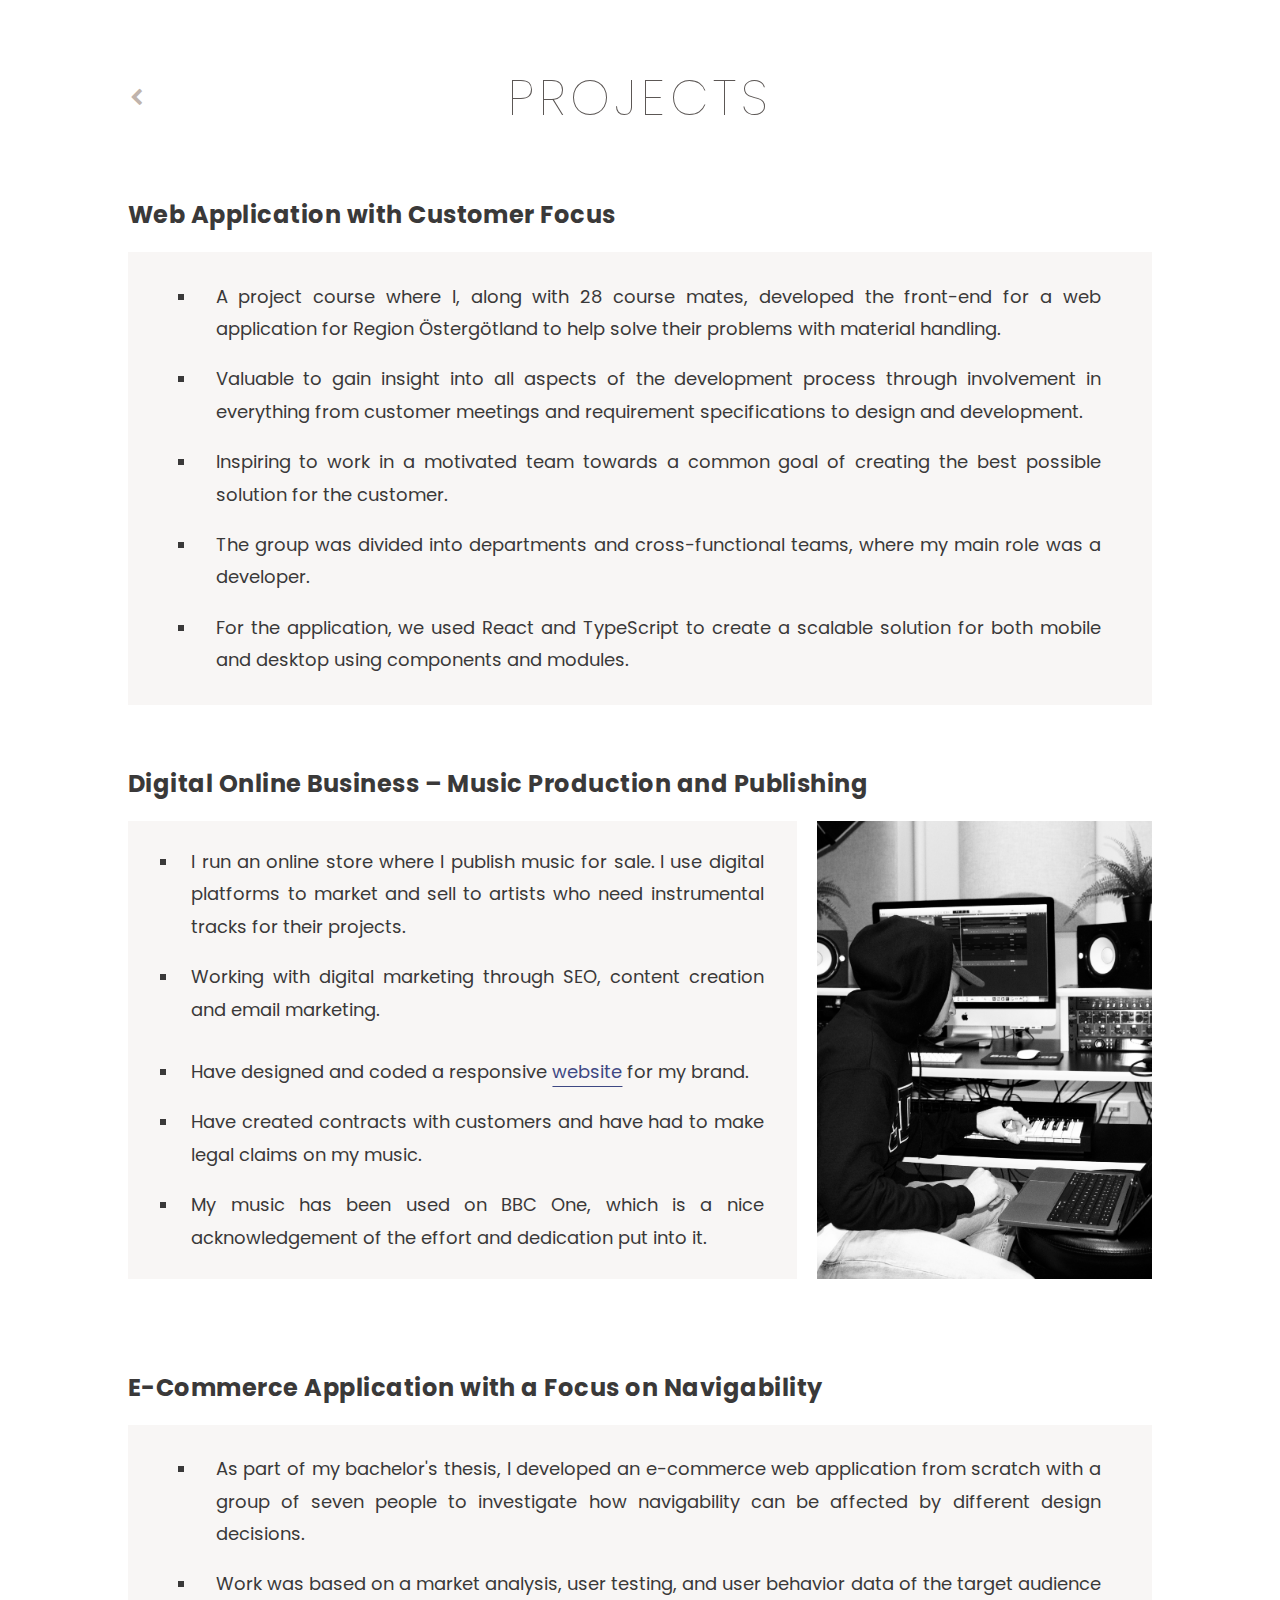
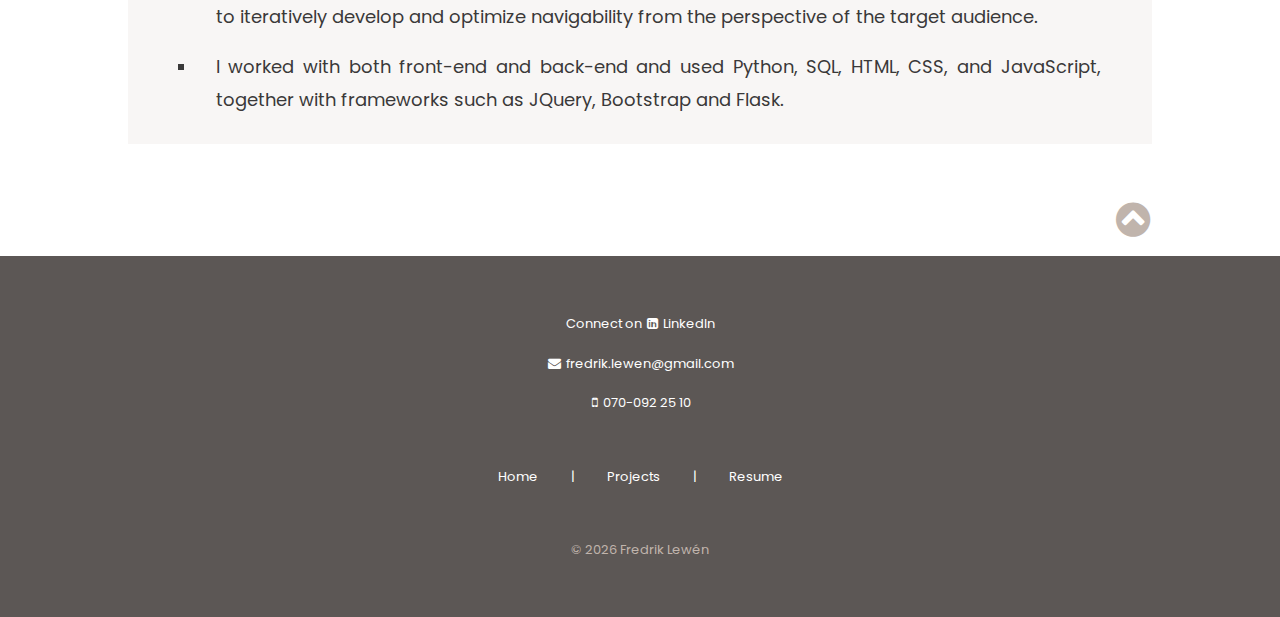
==== commit 3d0467f7: "Add files via upload" ====
--- a/projects.html
+++ b/projects.html
@@ -72,7 +72,7 @@
                     <li>Have designed and coded a responsive <a href="https://freobeats.com/" target="_blank">website</a> for my brand.</li>
                     <li>Have created contracts with customers and have had to make legal claims on my music.</li>
                     <li>My music has been used on BBC One, which is a nice
-                        acknowledgement of the consistency and effort put into it.</li>
+                        acknowledgement of the effort and dedication put into it.</li>
                 </ul>
             </div>
             <div>
